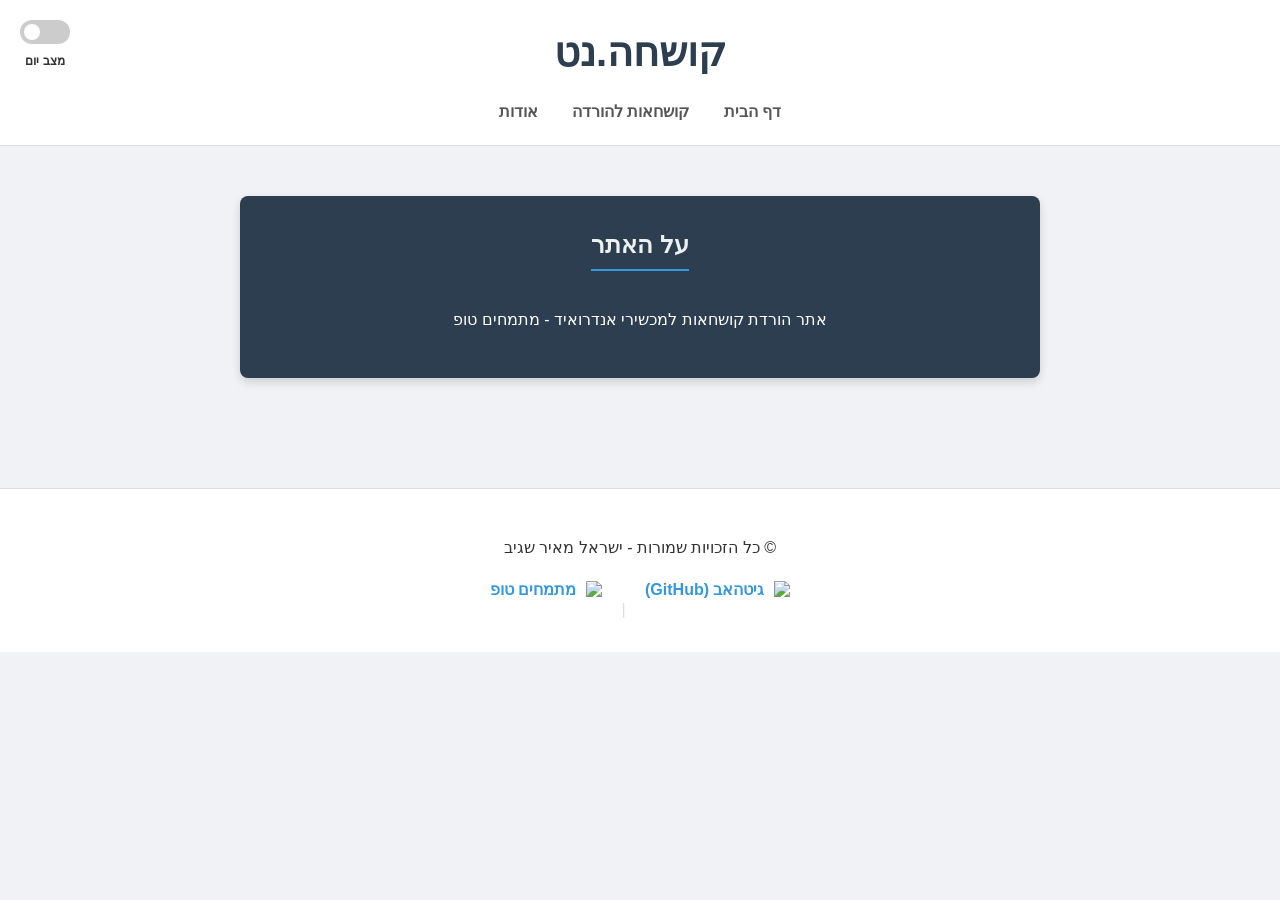
==== index.html @ a9312906 "Update index.html" ====
<!DOCTYPE html>
<html lang="he" dir="rtl">
<head>
    <meta charset="UTF-8">
    <meta name="viewport" content="width=device-width, initial-scale=1.0">
    <title>קושחה.נט</title>
    <style>
        /* --- הגדרות בסיסיות --- */
        body {
            font-family: 'Segoe UI', Tahoma, Geneva, Verdana, sans-serif;
            background-color: #f0f2f5;
            margin: 0;
            padding: 0;
            color: #333;
            line-height: 1.6;
            transition: background-color 0.4s, color 0.4s;
        }

        /* --- מתג מצב לילה (בצד שמאל) --- */
        .theme-switch-wrapper {
            position: fixed;
            top: 20px;
            left: 20px;
            display: flex;
            flex-direction: column;
            align-items: center;
            gap: 8px;
            z-index: 1000;
        }

        .theme-switch {
            display: inline-block;
            height: 24px;
            position: relative;
            width: 50px;
        }

        .theme-switch input { display: none; }

        .slider {
            background-color: #ccc;
            position: absolute;
            cursor: pointer;
            top: 0; left: 0; right: 0; bottom: 0;
            transition: 0.4s;
            border-radius: 34px;
        }

        .slider:before {
            background-color: #fff;
            content: "";
            height: 16px; width: 16px;
            left: 4px; bottom: 4px;
            position: absolute;
            transition: 0.4s;
            border-radius: 50%;
        }

        input:checked + .slider { background-color: #3498db; }
        input:checked + .slider:before { transform: translateX(26px); }

        #mode-label {
            font-size: 12px;
            font-weight: bold;
            transition: color 0.4s;
        }

        /* --- עיצוב האתר --- */
        header {
            background-color: #ffffff;
            border-bottom: 1px solid #ddd;
            padding: 20px 0;
            text-align: center;
            transition: background-color 0.4s;
        }

        header h1 {
            margin: 0;
            font-size: 2.5em;
            color: #2c3e50;
        }

        nav { margin-top: 15px; }
        nav a {
            margin: 0 15px;
            text-decoration: none;
            color: #555;
            font-weight: bold;
        }

        .container {
            max-width: 800px;
            margin: 30px auto;
            padding: 20px;
        }

        .about-section {
            background: #2c3e50;
            color: white;
            padding: 30px;
            border-radius: 8px;
            margin-bottom: 40px;
            box-shadow: 0 4px 10px rgba(0,0,0,0.15);
            text-align: center;
        }

        .about-section h2 {
            margin-top: 0;
            color: #ecf0f1;
            border-bottom: 2px solid #3498db;
            display: inline-block;
            padding-bottom: 5px;
        }

        footer {
            text-align: center;
            padding: 30px;
            background: #ffffff;
            border-top: 1px solid #ddd;
            margin-top: 50px;
            transition: background-color 0.4s;
        }

        .footer-links a {
            display: inline-flex;
            align-items: center;
            color: #3498db;
            text-decoration: none;
            margin: 0 15px;
            font-weight: bold;
        }

        .footer-links img {
            width: 18px; height: 18px;
            margin-left: 8px;
            vertical-align: middle;
            border-radius: 3px;
        }

        /* --- מצב לילה (Dark Mode) --- */
        body.dark-mode {
            background-color: #121212;
            color: #e0e0e0;
        }

        body.dark-mode header, 
        body.dark-mode footer {
            background-color: #1e1e1e;
            border-color: #333;
        }

        body.dark-mode header h1, 
        body.dark-mode nav a,
        body.dark-mode #mode-label {
            color: #ffffff;
        }
    </style>
</head>
<body>

    <div class="theme-switch-wrapper">
        <label class="theme-switch" for="checkbox">
            <input type="checkbox" id="checkbox" />
            <div class="slider round"></div>
        </label>
        <span id="mode-label">מצב יום</span>
    </div>

    <header>
        <h1>קושחה.נט</h1>
        <nav>
            <a href="index.html">דף הבית</a>
            <a href="Firmware Downloads.html">קושחאות להורדה</a>
            <a href="#main-footer">אודות</a>
        </nav>
    </header>

    <div class="container">
        <section class="about-section">
            <h2>על האתר</h2>
            <p>
               אתר הורדת קושחאות למכשירי אנדרואיד - מתמחים טופ
            </p>
        </section>
    </div>

    <footer id="main-footer">
        <p>&copy; כל הזכויות שמורות - ישראל מאיר שגיב</p>
        <div class="footer-links">
            <a href="https://github.com/mahaneh-iedidim" target="_blank" rel="noopener noreferrer">
                <img src="https://github.com/favicon.ico" alt="GitHub">
                גיטהאב (GitHub)
            </a>
            <span style="color: #ddd;">|</span>
            <a href="https://mitmachim.top" target="_blank" rel="noopener noreferrer">
                <img src="https://mitmachim.top/favicon.ico" alt="Mitmachim">
                מתמחים טופ
            </a>
        </div>
    </footer>

    <script>
        const toggleSwitch = document.querySelector('#checkbox');
        const body = document.body;
        const modeLabel = document.getElementById('mode-label');

        function updateTheme(isDark) {
            if (isDark) {
                body.classList.add('dark-mode');
                modeLabel.textContent = 'מצב לילה';
                toggleSwitch.checked = true;
            } else {
                body.classList.remove('dark-mode');
                modeLabel.textContent = 'מצב יום';
                toggleSwitch.checked = false;
            }
        }

        const savedTheme = localStorage.getItem('theme');
        if (savedTheme === 'dark') updateTheme(true);

        toggleSwitch.addEventListener('change', () => {
            const isDark = toggleSwitch.checked;
            updateTheme(isDark);
            localStorage.setItem('theme', isDark ? 'dark' : 'light');
        });
    </script>
</body>
</html>
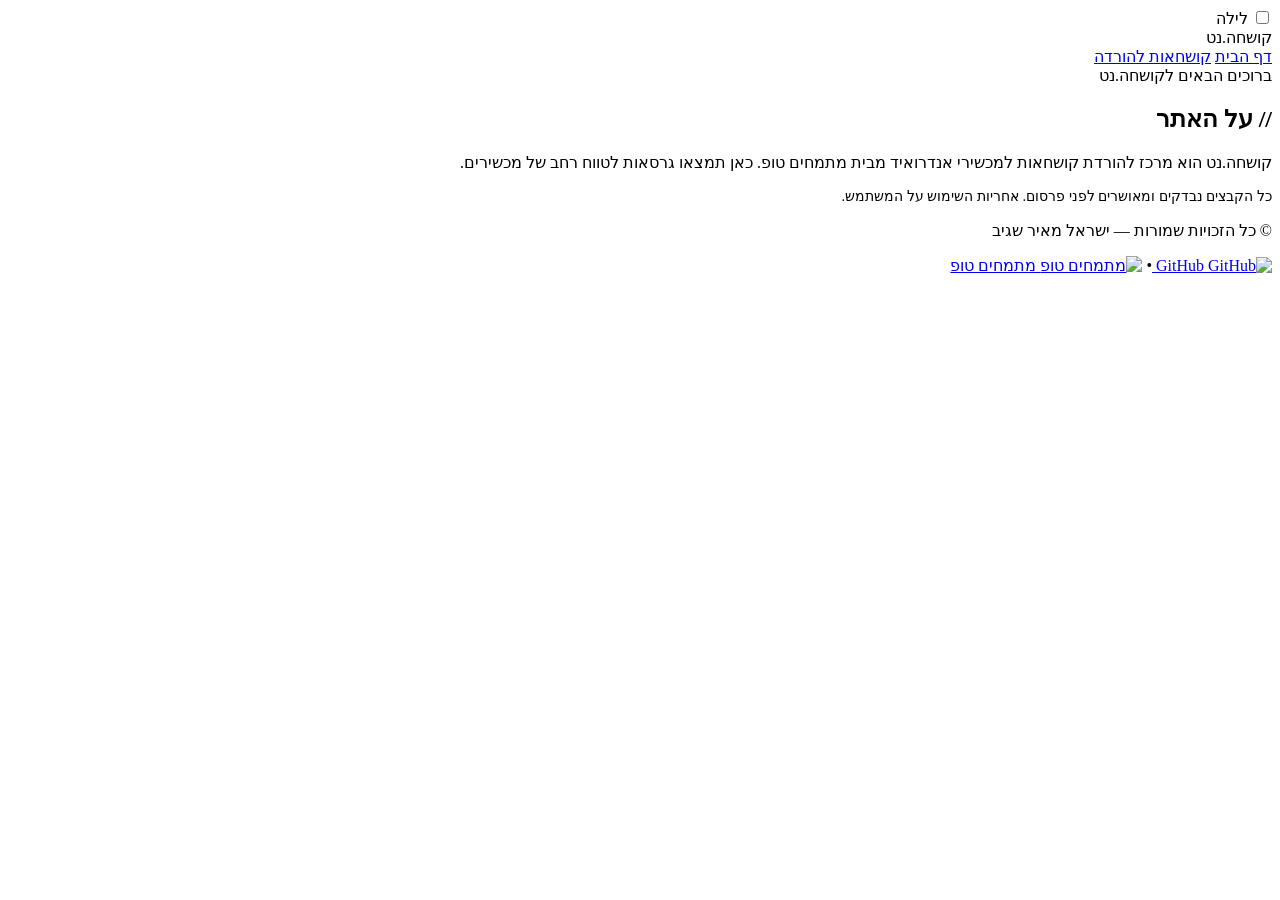
==== commit 9af07621: "Update index.html" ====
--- a/index.html
+++ b/index.html
@@ -3,227 +3,66 @@
 <head>
     <meta charset="UTF-8">
     <meta name="viewport" content="width=device-width, initial-scale=1.0">
+    <meta name="description" content="קושחה.נט — הורדת קושחאות למכשירי אנדרואיד">
+    <meta http-equiv="X-Content-Type-Options" content="nosniff">
+    <meta http-equiv="X-Frame-Options" content="SAMEORIGIN">
     <title>קושחה.נט</title>
-    <style>
-        /* --- הגדרות בסיסיות --- */
-        body {
-            font-family: 'Segoe UI', Tahoma, Geneva, Verdana, sans-serif;
-            background-color: #f0f2f5;
-            margin: 0;
-            padding: 0;
-            color: #333;
-            line-height: 1.6;
-            transition: background-color 0.4s, color 0.4s;
-        }
-
-        /* --- מתג מצב לילה (בצד שמאל) --- */
-        .theme-switch-wrapper {
-            position: fixed;
-            top: 20px;
-            left: 20px;
-            display: flex;
-            flex-direction: column;
-            align-items: center;
-            gap: 8px;
-            z-index: 1000;
-        }
-
-        .theme-switch {
-            display: inline-block;
-            height: 24px;
-            position: relative;
-            width: 50px;
-        }
-
-        .theme-switch input { display: none; }
-
-        .slider {
-            background-color: #ccc;
-            position: absolute;
-            cursor: pointer;
-            top: 0; left: 0; right: 0; bottom: 0;
-            transition: 0.4s;
-            border-radius: 34px;
-        }
-
-        .slider:before {
-            background-color: #fff;
-            content: "";
-            height: 16px; width: 16px;
-            left: 4px; bottom: 4px;
-            position: absolute;
-            transition: 0.4s;
-            border-radius: 50%;
-        }
-
-        input:checked + .slider { background-color: #3498db; }
-        input:checked + .slider:before { transform: translateX(26px); }
-
-        #mode-label {
-            font-size: 12px;
-            font-weight: bold;
-            transition: color 0.4s;
-        }
-
-        /* --- עיצוב האתר --- */
-        header {
-            background-color: #ffffff;
-            border-bottom: 1px solid #ddd;
-            padding: 20px 0;
-            text-align: center;
-            transition: background-color 0.4s;
-        }
-
-        header h1 {
-            margin: 0;
-            font-size: 2.5em;
-            color: #2c3e50;
-        }
-
-        nav { margin-top: 15px; }
-        nav a {
-            margin: 0 15px;
-            text-decoration: none;
-            color: #555;
-            font-weight: bold;
-        }
-
-        .container {
-            max-width: 800px;
-            margin: 30px auto;
-            padding: 20px;
-        }
-
-        .about-section {
-            background: #2c3e50;
-            color: white;
-            padding: 30px;
-            border-radius: 8px;
-            margin-bottom: 40px;
-            box-shadow: 0 4px 10px rgba(0,0,0,0.15);
-            text-align: center;
-        }
-
-        .about-section h2 {
-            margin-top: 0;
-            color: #ecf0f1;
-            border-bottom: 2px solid #3498db;
-            display: inline-block;
-            padding-bottom: 5px;
-        }
-
-        footer {
-            text-align: center;
-            padding: 30px;
-            background: #ffffff;
-            border-top: 1px solid #ddd;
-            margin-top: 50px;
-            transition: background-color 0.4s;
-        }
-
-        .footer-links a {
-            display: inline-flex;
-            align-items: center;
-            color: #3498db;
-            text-decoration: none;
-            margin: 0 15px;
-            font-weight: bold;
-        }
-
-        .footer-links img {
-            width: 18px; height: 18px;
-            margin-left: 8px;
-            vertical-align: middle;
-            border-radius: 3px;
-        }
-
-        /* --- מצב לילה (Dark Mode) --- */
-        body.dark-mode {
-            background-color: #121212;
-            color: #e0e0e0;
-        }
-
-        body.dark-mode header, 
-        body.dark-mode footer {
-            background-color: #1e1e1e;
-            border-color: #333;
-        }
-
-        body.dark-mode header h1, 
-        body.dark-mode nav a,
-        body.dark-mode #mode-label {
-            color: #ffffff;
-        }
-    </style>
+    <link rel="icon" type="image/png" href="favicon.png">
+    <link rel="stylesheet" href="style.css">
 </head>
 <body>
 
-    <div class="theme-switch-wrapper">
-        <label class="theme-switch" for="checkbox">
-            <input type="checkbox" id="checkbox" />
-            <div class="slider round"></div>
+    <!-- מתג ערכת נושא -->
+    <div class="theme-toggle" role="switch" aria-label="החלפת מצב תצוגה">
+        <label class="toggle-track" for="themeCheckbox" title="החלפת מצב יום/לילה">
+            <input type="checkbox" id="themeCheckbox" aria-label="מצב יום">
+            <span class="toggle-thumb"></span>
         </label>
-        <span id="mode-label">מצב יום</span>
+        <span class="toggle-label" id="themeLabel">לילה</span>
     </div>
 
+    <!-- כותרת -->
     <header>
-        <h1>קושחה.נט</h1>
+        <div class="header-logo">קושחה<span>.נט</span></div>
         <nav>
-            <a href="index.html">דף הבית</a>
-            <a href="Firmware Downloads.html">קושחאות להורדה</a>
-            <a href="#main-footer">אודות</a>
+            <a href="index.html" class="active">דף הבית</a>
+            <a href="downloads.html">קושחאות להורדה</a>
         </nav>
     </header>
 
-    <div class="container">
-        <section class="about-section">
-            <h2>על האתר</h2>
+    <!-- תוכן ראשי -->
+    <main class="container">
+
+        <div class="page-title">ברוכים הבאים לקושחה.נט</div>
+
+        <section class="about-card" id="about">
+            <h2>// על האתר</h2>
             <p>
-               אתר הורדת קושחאות למכשירי אנדרואיד - מתמחים טופ
+                קושחה.נט הוא מרכז להורדת קושחאות למכשירי אנדרואיד מבית מתמחים טופ.
+                כאן תמצאו גרסאות לטווח רחב של מכשירים.
             </p>
+            <p style="margin-top: 12px; color: var(--text-muted); font-size: 0.9em;">
+                כל הקבצים נבדקים ומאושרים לפני פרסום. אחריות השימוש על המשתמש.
         </section>
-    </div>
 
-    <footer id="main-footer">
-        <p>&copy; כל הזכויות שמורות - ישראל מאיר שגיב</p>
+    </main>
+
+    <!-- פוטר -->
+    <footer>
+        <p class="footer-copy">© כל הזכויות שמורות — ישראל מאיר שגיב</p>
         <div class="footer-links">
             <a href="https://github.com/mahaneh-iedidim" target="_blank" rel="noopener noreferrer">
-                <img src="https://github.com/favicon.ico" alt="GitHub">
-                גיטהאב (GitHub)
+                <img src="https://github.com/favicon.ico" alt="GitHub" loading="lazy">
+                GitHub
             </a>
-            <span style="color: #ddd;">|</span>
+            <span class="footer-sep">•</span>
             <a href="https://mitmachim.top" target="_blank" rel="noopener noreferrer">
-                <img src="https://mitmachim.top/favicon.ico" alt="Mitmachim">
+                <img src="https://mitmachim.top/favicon.ico" alt="מתמחים טופ" loading="lazy">
                 מתמחים טופ
             </a>
         </div>
     </footer>
 
-    <script>
-        const toggleSwitch = document.querySelector('#checkbox');
-        const body = document.body;
-        const modeLabel = document.getElementById('mode-label');
-
-        function updateTheme(isDark) {
-            if (isDark) {
-                body.classList.add('dark-mode');
-                modeLabel.textContent = 'מצב לילה';
-                toggleSwitch.checked = true;
-            } else {
-                body.classList.remove('dark-mode');
-                modeLabel.textContent = 'מצב יום';
-                toggleSwitch.checked = false;
-            }
-        }
-
-        const savedTheme = localStorage.getItem('theme');
-        if (savedTheme === 'dark') updateTheme(true);
-
-        toggleSwitch.addEventListener('change', () => {
-            const isDark = toggleSwitch.checked;
-            updateTheme(isDark);
-            localStorage.setItem('theme', isDark ? 'dark' : 'light');
-        });
-    </script>
+    <script src="app.js"></script>
 </body>
 </html>
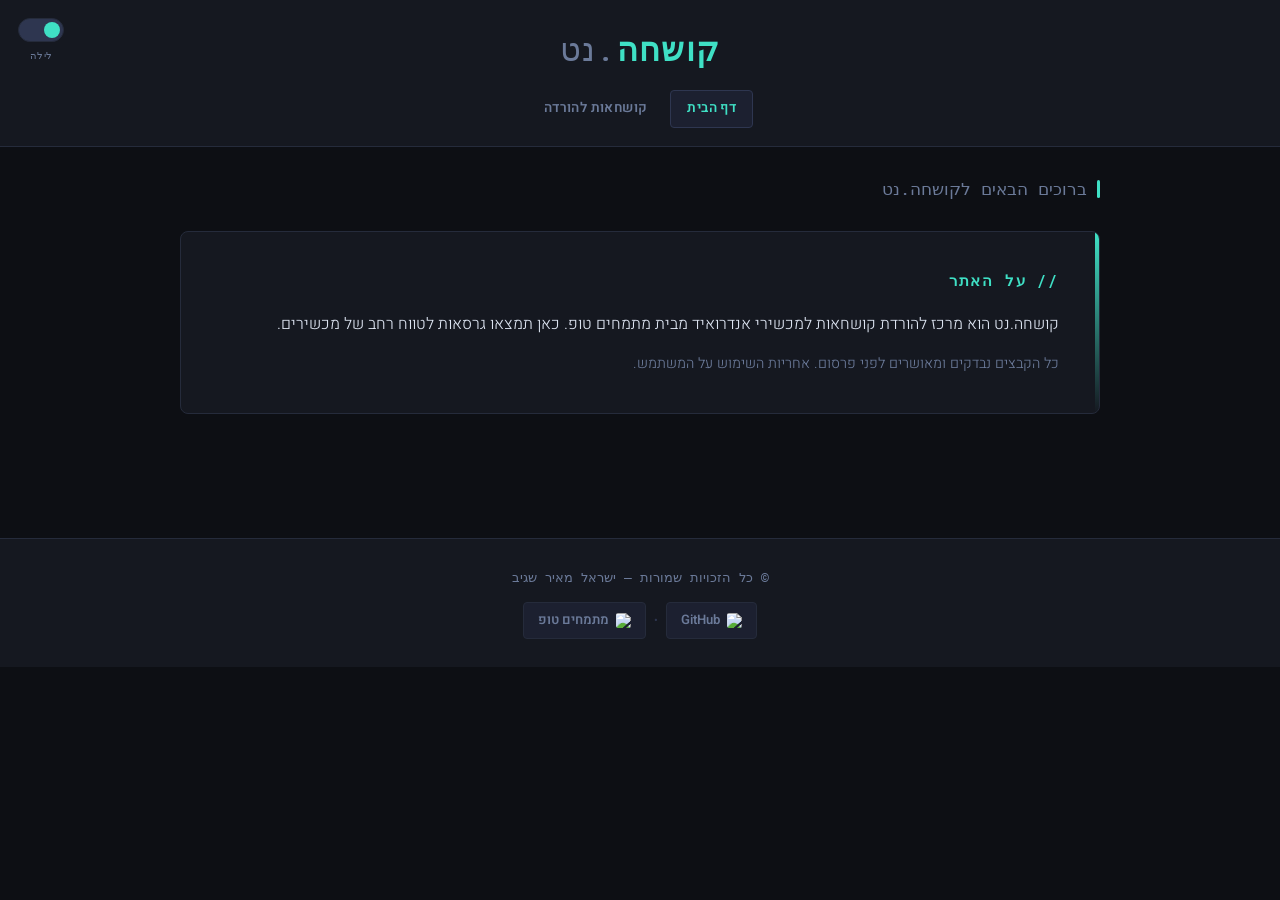
==== commit ce6a0aa7: "Update index.html" ====
--- a/index.html
+++ b/index.html
@@ -56,7 +56,7 @@
                 GitHub
             </a>
             <span class="footer-sep">•</span>
-            <a href="https://mitmachim.top" target="_blank" rel="noopener noreferrer">
+            <a href="https://mitmachim.top/user/%D7%9E%D7%97%D7%A0%D7%94-%D7%99%D7%93%D7%99%D7%93%D7%99%D7%9D" target="_blank" rel="noopener noreferrer">
                 <img src="https://mitmachim.top/favicon.ico" alt="מתמחים טופ" loading="lazy">
                 מתמחים טופ
             </a>
--- a/style.css
+++ b/style.css
@@ -0,0 +1,425 @@
+/* =============================================
+   קושחה.נט — style.css
+   עיצוב: תעשייתי-טכנולוגי, ישיר ונקי
+   ============================================= */
+
+@import url('https://fonts.googleapis.com/css2?family=IBM+Plex+Mono:wght@400;600&family=Heebo:wght@300;400;600;700&display=swap');
+
+/* ─── משתני צבע ─── */
+:root {
+    --bg:           #0d0f14;
+    --surface:      #151820;
+    --surface-2:    #1c2030;
+    --border:       #252b3b;
+    --border-light: #2e3650;
+    --text:         #dce3f0;
+    --text-muted:   #6b7a99;
+    --accent:       #3fe0c5;
+    --accent-dim:   #1a9e8b;
+    --danger:       #e05c3f;
+    --green:        #3fd17d;
+    --white:        #ffffff;
+}
+
+body.light-mode {
+    --bg:           #f4f6fb;
+    --surface:      #ffffff;
+    --surface-2:    #edf0f7;
+    --border:       #d8dce8;
+    --border-light: #c4cad8;
+    --text:         #1a1f2e;
+    --text-muted:   #7a859e;
+    --accent:       #0a7d6c;
+    --accent-dim:   #0a6057;
+}
+
+/* ─── ריסט ובסיס ─── */
+*, *::before, *::after { box-sizing: border-box; margin: 0; padding: 0; }
+
+html { scroll-behavior: smooth; }
+
+body {
+    font-family: 'Heebo', sans-serif;
+    background-color: var(--bg);
+    color: var(--text);
+    line-height: 1.7;
+    min-height: 100vh;
+    transition: background-color 0.35s, color 0.35s;
+    direction: rtl;
+}
+
+a { color: var(--accent); text-decoration: none; transition: color 0.2s; }
+a:hover { color: var(--white); }
+
+/* ─── מתג ערכת נושא ─── */
+.theme-toggle {
+    position: fixed;
+    top: 18px;
+    left: 18px;
+    z-index: 999;
+    display: flex;
+    flex-direction: column;
+    align-items: center;
+    gap: 5px;
+}
+
+.toggle-track {
+    width: 46px;
+    height: 24px;
+    background: var(--border-light);
+    border-radius: 12px;
+    position: relative;
+    cursor: pointer;
+    border: 1px solid var(--border);
+    transition: background 0.3s;
+}
+
+.toggle-track input { display: none; }
+
+.toggle-thumb {
+    position: absolute;
+    top: 3px;
+    right: 3px;
+    width: 16px;
+    height: 16px;
+    background: var(--accent);
+    border-radius: 50%;
+    transition: transform 0.3s;
+}
+
+.toggle-track input:checked ~ .toggle-thumb { transform: translateX(-22px); }
+.toggle-track input:checked ~ .toggle-thumb { background: var(--accent); }
+
+.toggle-label {
+    font-size: 10px;
+    font-family: 'IBM Plex Mono', monospace;
+    color: var(--text-muted);
+    letter-spacing: 0.05em;
+    text-transform: uppercase;
+    user-select: none;
+}
+
+/* ─── כותרת ─── */
+header {
+    background: var(--surface);
+    border-bottom: 1px solid var(--border);
+    padding: 22px 0 18px;
+    text-align: center;
+    position: relative;
+}
+
+.header-logo {
+    font-family: 'IBM Plex Mono', monospace;
+    font-size: 2em;
+    font-weight: 600;
+    color: var(--accent);
+    letter-spacing: 0.04em;
+    display: inline-block;
+}
+
+.header-logo span {
+    color: var(--text-muted);
+    font-weight: 400;
+}
+
+nav {
+    margin-top: 14px;
+    display: flex;
+    justify-content: center;
+    gap: 6px;
+}
+
+nav a {
+    font-size: 0.85em;
+    font-weight: 600;
+    color: var(--text-muted);
+    padding: 6px 16px;
+    border: 1px solid transparent;
+    border-radius: 4px;
+    transition: all 0.2s;
+    letter-spacing: 0.03em;
+}
+
+nav a:hover, nav a.active {
+    color: var(--accent);
+    border-color: var(--border-light);
+    background: var(--surface-2);
+}
+
+/* ─── כלי עזר ─── */
+.container { max-width: 960px; margin: 0 auto; padding: 28px 20px; }
+
+.page-title {
+    font-family: 'IBM Plex Mono', monospace;
+    font-size: 1.05em;
+    color: var(--text-muted);
+    margin-bottom: 28px;
+    display: flex;
+    align-items: center;
+    gap: 10px;
+}
+
+.page-title::before {
+    content: '';
+    display: block;
+    width: 3px;
+    height: 18px;
+    background: var(--accent);
+    border-radius: 2px;
+    flex-shrink: 0;
+}
+
+/* ─── כרטיס "אודות" ─── */
+.about-card {
+    background: var(--surface);
+    border: 1px solid var(--border);
+    border-radius: 8px;
+    padding: 36px 40px;
+    margin-bottom: 36px;
+    position: relative;
+    overflow: hidden;
+}
+
+.about-card::before {
+    content: '';
+    position: absolute;
+    top: 0; right: 0;
+    width: 4px;
+    height: 100%;
+    background: linear-gradient(to bottom, var(--accent), transparent);
+    border-radius: 0 8px 8px 0;
+}
+
+.about-card h2 {
+    font-family: 'IBM Plex Mono', monospace;
+    font-size: 0.95em;
+    font-weight: 600;
+    color: var(--accent);
+    text-transform: uppercase;
+    letter-spacing: 0.12em;
+    margin-bottom: 16px;
+}
+
+.about-card p {
+    color: var(--text);
+    font-size: 1em;
+    font-weight: 300;
+    line-height: 1.8;
+}
+
+.tag-line {
+    display: inline-block;
+    margin-top: 18px;
+    padding: 4px 14px;
+    background: var(--surface-2);
+    border: 1px solid var(--border-light);
+    border-radius: 20px;
+    font-size: 0.78em;
+    font-family: 'IBM Plex Mono', monospace;
+    color: var(--text-muted);
+    letter-spacing: 0.05em;
+}
+
+/* ─── לחצן חזרה ─── */
+.back-btn {
+    display: inline-flex;
+    align-items: center;
+    gap: 8px;
+    font-size: 0.85em;
+    font-weight: 600;
+    color: var(--text-muted);
+    border: 1px solid var(--border);
+    border-radius: 5px;
+    padding: 6px 14px;
+    margin-bottom: 24px;
+    background: var(--surface);
+    transition: all 0.2s;
+}
+
+.back-btn:hover { color: var(--accent); border-color: var(--accent-dim); }
+
+/* ─── טבלת קושחאות ─── */
+.table-wrap {
+    background: var(--surface);
+    border: 1px solid var(--border);
+    border-radius: 8px;
+    overflow: hidden;
+}
+
+.table-header-bar {
+    display: flex;
+    align-items: center;
+    justify-content: space-between;
+    padding: 14px 20px;
+    border-bottom: 1px solid var(--border);
+    background: var(--surface-2);
+}
+
+.table-header-bar h3 {
+    font-family: 'IBM Plex Mono', monospace;
+    font-size: 0.82em;
+    font-weight: 600;
+    color: var(--text-muted);
+    text-transform: uppercase;
+    letter-spacing: 0.1em;
+}
+
+.table-count {
+    font-family: 'IBM Plex Mono', monospace;
+    font-size: 0.76em;
+    color: var(--accent);
+    background: rgba(63, 224, 197, 0.08);
+    border: 1px solid rgba(63, 224, 197, 0.2);
+    padding: 2px 10px;
+    border-radius: 12px;
+}
+
+table {
+    width: 100%;
+    border-collapse: collapse;
+}
+
+thead th {
+    padding: 11px 18px;
+    text-align: center;
+    font-size: 0.78em;
+    font-family: 'IBM Plex Mono', monospace;
+    font-weight: 600;
+    color: var(--text-muted);
+    text-transform: uppercase;
+    letter-spacing: 0.1em;
+    background: var(--surface-2);
+    border-bottom: 1px solid var(--border);
+}
+
+tbody tr {
+    border-bottom: 1px solid var(--border);
+    transition: background 0.15s;
+}
+
+tbody tr:last-child { border-bottom: none; }
+tbody tr:hover { background: var(--surface-2); }
+
+tbody td {
+    padding: 13px 18px;
+    text-align: center;
+    font-size: 0.92em;
+    color: var(--text);
+}
+
+.fw-name {
+    font-family: 'IBM Plex Mono', monospace;
+    font-size: 0.88em !important;
+    font-weight: 600;
+    color: var(--accent) !important;
+}
+
+.fw-size {
+    font-family: 'IBM Plex Mono', monospace;
+    font-size: 0.82em !important;
+    color: var(--text-muted) !important;
+}
+
+.badge {
+    display: inline-block;
+    padding: 2px 10px;
+    border-radius: 3px;
+    font-size: 0.72em;
+    font-family: 'IBM Plex Mono', monospace;
+    font-weight: 600;
+    letter-spacing: 0.05em;
+    text-transform: uppercase;
+}
+
+.badge-stable  { background: rgba(63, 209, 125, 0.12); color: var(--green); border: 1px solid rgba(63, 209, 125, 0.25); }
+.badge-beta    { background: rgba(63, 224, 197, 0.10); color: var(--accent); border: 1px solid rgba(63, 224, 197, 0.2); }
+.badge-alpha   { background: rgba(224, 92, 63, 0.10); color: var(--danger); border: 1px solid rgba(224, 92, 63, 0.2); }
+.badge-legacy  { background: rgba(107, 122, 153, 0.12); color: var(--text-muted); border: 1px solid var(--border-light); }
+
+.dl-btn {
+    display: inline-flex;
+    align-items: center;
+    gap: 6px;
+    padding: 6px 16px;
+    background: transparent;
+    color: var(--green);
+    border: 1px solid rgba(63, 209, 125, 0.35);
+    border-radius: 4px;
+    font-size: 0.82em;
+    font-family: 'IBM Plex Mono', monospace;
+    font-weight: 600;
+    cursor: pointer;
+    transition: all 0.2s;
+    letter-spacing: 0.04em;
+}
+
+.dl-btn:hover {
+    background: rgba(63, 209, 125, 0.1);
+    border-color: var(--green);
+    color: var(--green);
+}
+
+.dl-btn.disabled {
+    color: var(--text-muted);
+    border-color: var(--border);
+    cursor: not-allowed;
+    opacity: 0.5;
+}
+
+.dl-btn.disabled:hover { background: transparent; }
+
+/* ─── פוטר ─── */
+footer {
+    background: var(--surface);
+    border-top: 1px solid var(--border);
+    padding: 28px 20px;
+    text-align: center;
+    margin-top: 60px;
+}
+
+.footer-copy {
+    font-size: 0.8em;
+    color: var(--text-muted);
+    font-family: 'IBM Plex Mono', monospace;
+    margin-bottom: 14px;
+}
+
+.footer-links {
+    display: flex;
+    justify-content: center;
+    align-items: center;
+    gap: 8px;
+    flex-wrap: wrap;
+}
+
+.footer-links a {
+    display: inline-flex;
+    align-items: center;
+    gap: 7px;
+    font-size: 0.82em;
+    font-weight: 600;
+    color: var(--text-muted);
+    padding: 6px 14px;
+    border: 1px solid var(--border);
+    border-radius: 4px;
+    background: var(--surface-2);
+    transition: all 0.2s;
+}
+
+.footer-links a:hover {
+    color: var(--accent);
+    border-color: var(--accent-dim);
+}
+
+.footer-links a img { width: 15px; height: 15px; border-radius: 2px; }
+.footer-sep { color: var(--border-light); font-size: 0.7em; }
+
+/* ─── רספונסיב ─── */
+@media (max-width: 640px) {
+    .header-logo { font-size: 1.5em; }
+    nav { gap: 4px; }
+    nav a { padding: 5px 10px; font-size: 0.8em; }
+    .about-card { padding: 24px 20px; }
+    tbody td { padding: 11px 10px; }
+    .theme-toggle { top: 12px; left: 12px; }
+}
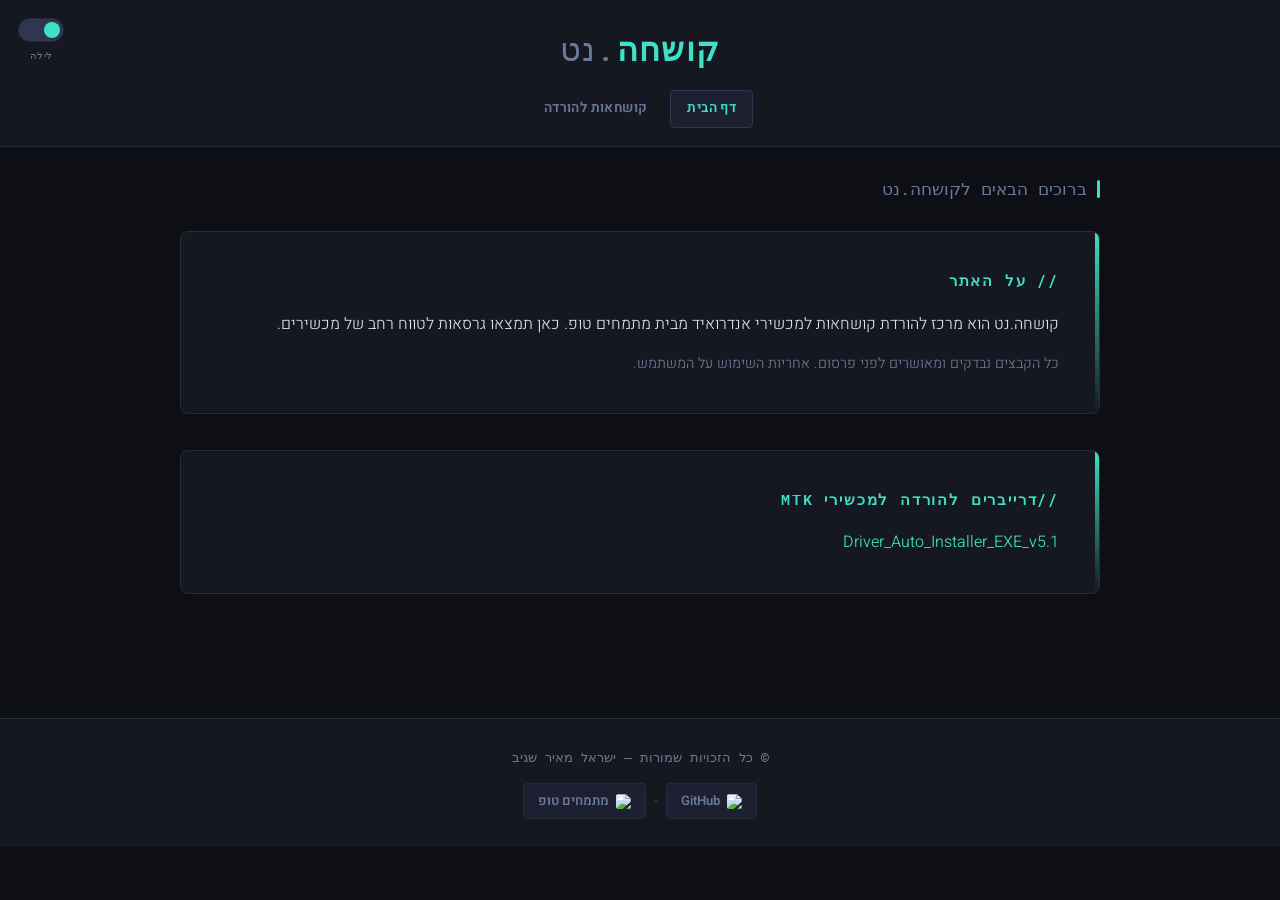
==== commit 5eaae009: "Add MTK driver download section to index.html Added a new section for MTK driver downloads." ====
--- a/index.html
+++ b/index.html
@@ -45,6 +45,11 @@
                 כל הקבצים נבדקים ומאושרים לפני פרסום. אחריות השימוש על המשתמש.
         </section>
 
+        <div class="about-card">
+            <h2>//דרייברים להורדה למכשירי MTK</h2>
+            <p><a href="https://mitmachim.top/assets/uploads/files/1624534327900-driver_auto_installer_exe_v5.1632.00.zip" target="_blank" rel="noopener">Driver_Auto_Installer_EXE_v5.1</a></p>
+        </div>
+        
     </main>
 
     <!-- פוטר -->
--- a/style.css
+++ b/style.css
@@ -414,12 +414,104 @@
 .footer-links a img { width: 15px; height: 15px; border-radius: 2px; }
 .footer-sep { color: var(--border-light); font-size: 0.7em; }
 
-/* ─── רספונסיב ─── */
-@media (max-width: 640px) {
-    .header-logo { font-size: 1.5em; }
-    nav { gap: 4px; }
-    nav a { padding: 5px 10px; font-size: 0.8em; }
-    .about-card { padding: 24px 20px; }
-    tbody td { padding: 11px 10px; }
-    .theme-toggle { top: 12px; left: 12px; }
-}
+/* ─── רספונסיב משופר מעודכן ─── */
+@media (max-width: 768px) {
+    /* 1. התאמת המכולה הראשית */
+    .container {
+        padding: 15px 12px;
+    }
+
+    /* 2. לוגו ותפריט */
+    .header-logo { font-size: 1.6em; }
+    
+    nav { 
+        flex-wrap: wrap; 
+        gap: 8px; 
+        padding: 0 10px;
+    }
+    
+    nav a { 
+        flex: 1 1 40%; 
+        padding: 8px; 
+        font-size: 0.85em; 
+        text-align: center;
+    }
+
+    /* 3. כרטיס אודות */
+    .about-card { 
+        padding: 20px 15px; 
+        margin-bottom: 20px;
+    }
+
+    /* 4. פתרון הטבלה - הפיכתה לרשימה */
+    .table-wrap {
+        border: none;
+        background: transparent;
+    }
+
+    /* חשוב: הוספתי החרגה ל-theme-toggle כדי שלא יימרח */
+    table, thead, tbody, th, td, tr { 
+        display: block; 
+    }
+
+    thead { 
+        display: none; 
+    }
+
+    tbody tr {
+        background: var(--surface);
+        border: 1px solid var(--border);
+        border-radius: 8px;
+        margin-bottom: 12px;
+        padding: 10px;
+    }
+
+    tbody td {
+        text-align: right;
+        padding: 8px 5px !important;
+        border-bottom: 1px solid var(--border-light);
+        display: flex;
+        justify-content: space-between;
+        align-items: center;
+    }
+
+    tbody td:last-child {
+        border-bottom: none;
+        justify-content: center; 
+        padding-top: 15px !important;
+    }
+
+    /* 5. תיקון כפתור ערכת נושא - מניעת מריחה */
+    .theme-toggle { 
+        top: 10px; 
+        left: 10px;
+        display: flex !important; /* מבטל את ה-block */
+        flex-direction: column;
+        align-items: center;
+        width: auto !important;
+    }
+    
+    .toggle-track {
+        display: block !important;
+        width: 46px !important; /* חזרה לגודל המקורי */
+        height: 24px !important;
+        position: relative !important;
+    }
+
+    .toggle-thumb {
+        display: block !important;
+        position: absolute !important;
+    }
+
+    .toggle-label {
+        display: block !important;
+        width: auto !important;
+        margin-top: 4px;
+    }
+}
+
+/* תיקון למסכים קטנים מאוד */
+@media (max-width: 480px) {
+    .header-logo { font-size: 1.3em; }
+    nav a { flex: 1 1 100%; } 
+}
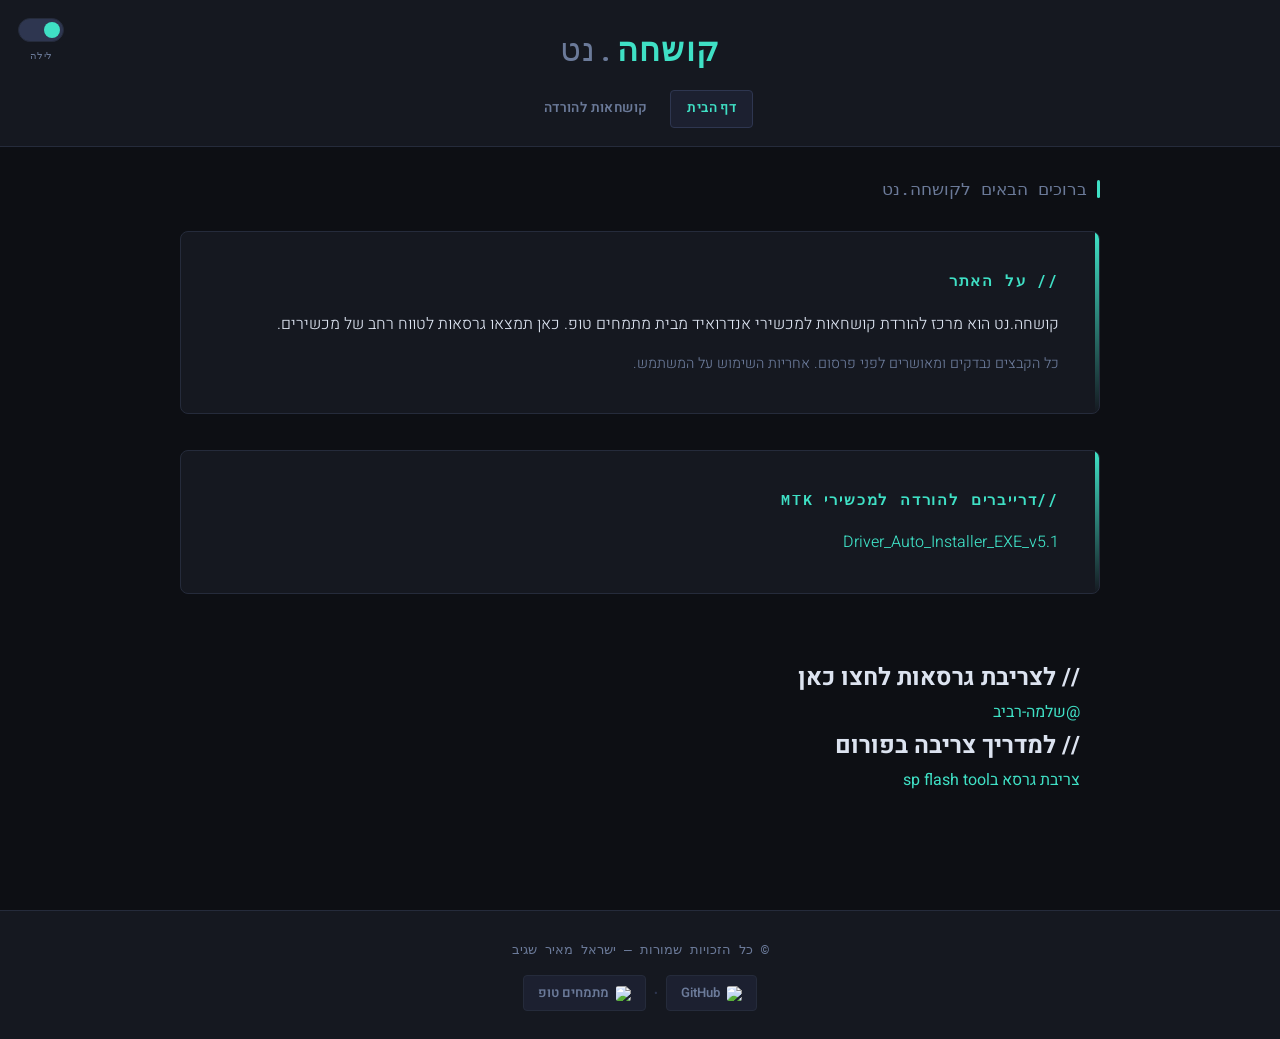
==== commit 34cc420d: "Update index.html" ====
--- a/index.html
+++ b/index.html
@@ -49,6 +49,18 @@
             <h2>//דרייברים להורדה למכשירי MTK</h2>
             <p><a href="https://mitmachim.top/assets/uploads/files/1624534327900-driver_auto_installer_exe_v5.1632.00.zip" target="_blank" rel="noopener">Driver_Auto_Installer_EXE_v5.1</a></p>
         </div>
+
+        <section class="container split-container">
+    <div class="split-box">
+        <h2>// לצריבת גרסאות לחצו כאן</h2>
+        <p><a href="https://shlomoraviv.github.io/Raviv-Digital/" target="_blank" rel="noopener">@שלמה-רביב</a></p>
+    </div>
+
+    <div class="split-box">
+        <h2>// למדריך צריבה בפורום</h2>
+        <p><a href="https://mitmachim.top/post/925819" target="_blank" rel="noopener">צריבת גרסא בsp flash tool</a></p>
+    </div>
+</section>
         
     </main>
 
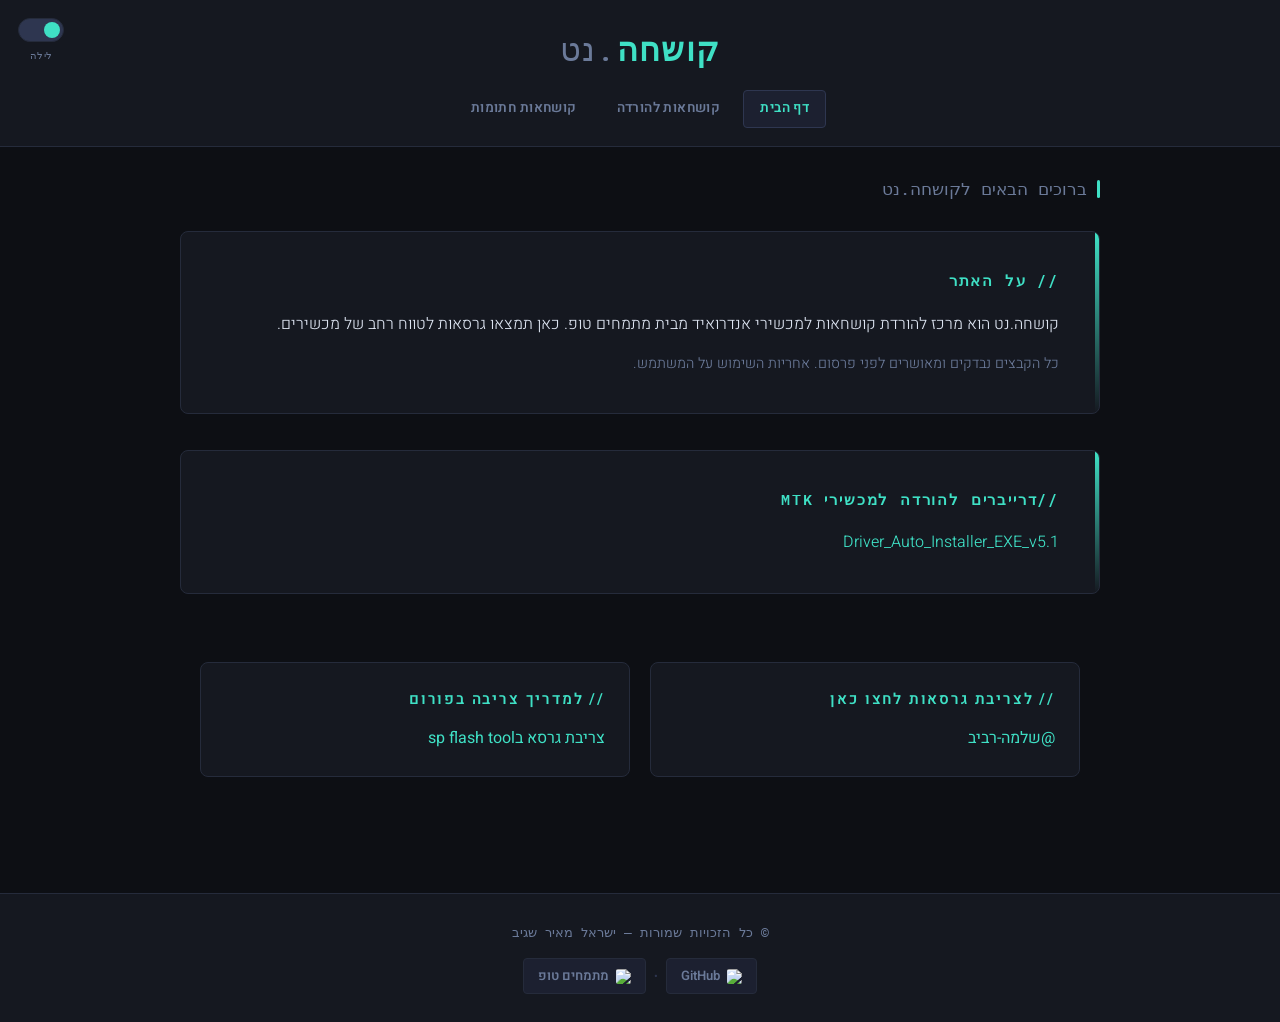
==== commit 82e94650: "Add signed firmware link to navigation Added a new link for signed firmware in the navigation." ====
--- a/index.html
+++ b/index.html
@@ -27,6 +27,7 @@
         <nav>
             <a href="index.html" class="active">דף הבית</a>
             <a href="downloads.html">קושחאות להורדה</a>
+            <a href="signed.html">קושחאות חתומות</a>
         </nav>
     </header>
 
--- a/style.css
+++ b/style.css
@@ -368,6 +368,31 @@
 
 .dl-btn.disabled:hover { background: transparent; }
 
+/* ─── בלוק מחולק לשניים ─── */
+.split-container {
+    display: flex;
+    gap: 20px;
+    margin-top: 40px;
+}
+
+.split-box {
+    flex: 1;
+    background: var(--surface);
+    border: 1px solid var(--border);
+    border-radius: 8px;
+    padding: 24px;
+}
+
+.split-box h2 {
+    font-family: 'Heebo', sans-serif;
+    font-size: 0.95em;
+    font-weight: 600;
+    color: var(--accent);
+    text-transform: uppercase;
+    letter-spacing: 0.12em;
+    margin-bottom: 12px;
+}
+
 /* ─── פוטר ─── */
 footer {
     background: var(--surface);
@@ -514,4 +539,7 @@
 @media (max-width: 480px) {
     .header-logo { font-size: 1.3em; }
     nav a { flex: 1 1 100%; } 
-}
+   .split-container {
+    flex-direction: column;
+}
+}
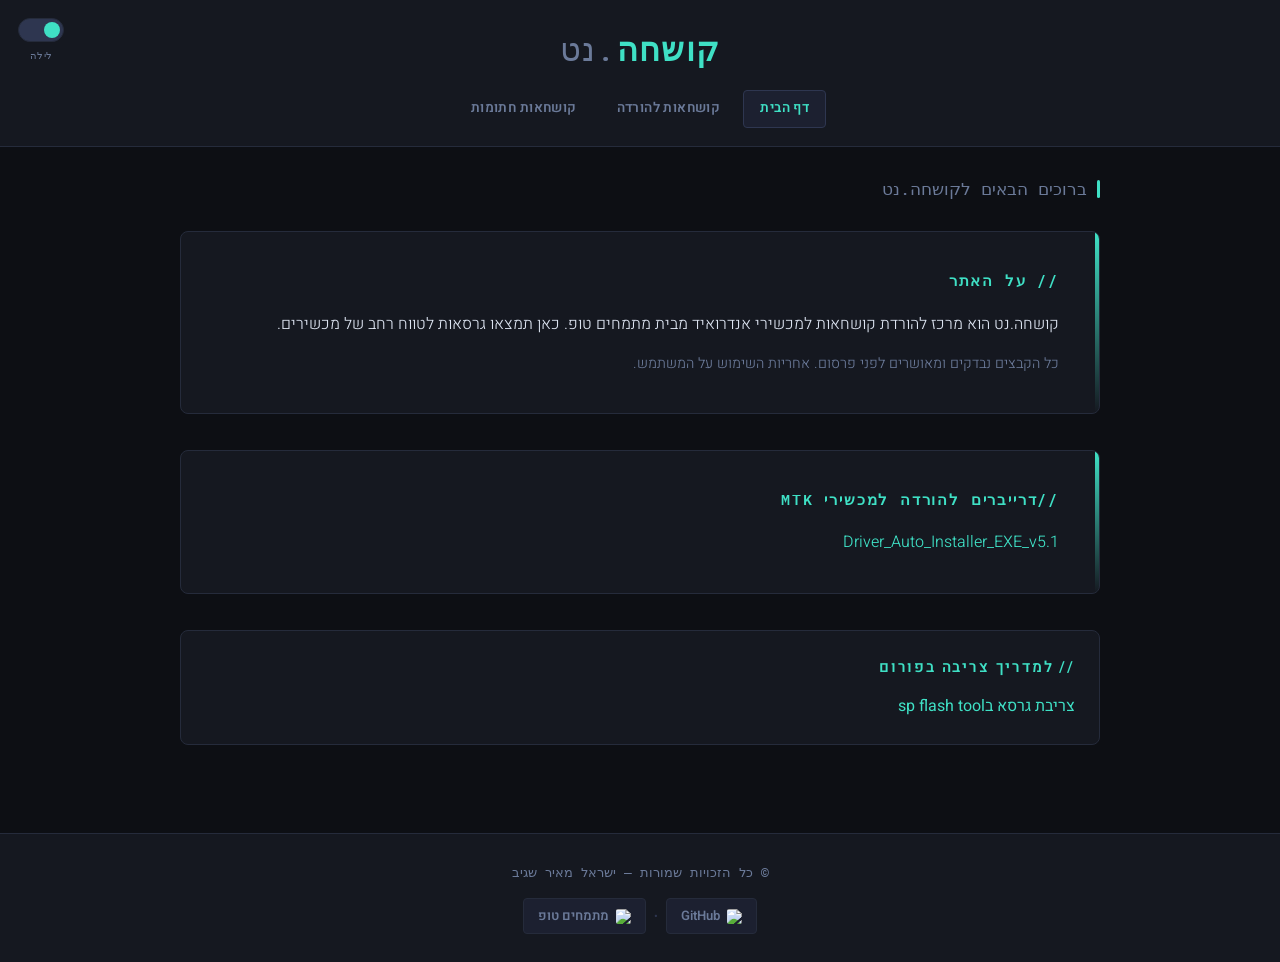
==== commit 45032a55: "Fix HTML formatting and structure" ====
--- a/index.html
+++ b/index.html
@@ -51,12 +51,6 @@
             <p><a href="https://mitmachim.top/assets/uploads/files/1624534327900-driver_auto_installer_exe_v5.1632.00.zip" target="_blank" rel="noopener">Driver_Auto_Installer_EXE_v5.1</a></p>
         </div>
 
-        <section class="container split-container">
-    <div class="split-box">
-        <h2>// לצריבת גרסאות לחצו כאן</h2>
-        <p><a href="https://shlomoraviv.github.io/Raviv-Digital/" target="_blank" rel="noopener">@שלמה-רביב</a></p>
-    </div>
-
     <div class="split-box">
         <h2>// למדריך צריבה בפורום</h2>
         <p><a href="https://mitmachim.top/post/925819" target="_blank" rel="noopener">צריבת גרסא בsp flash tool</a></p>
